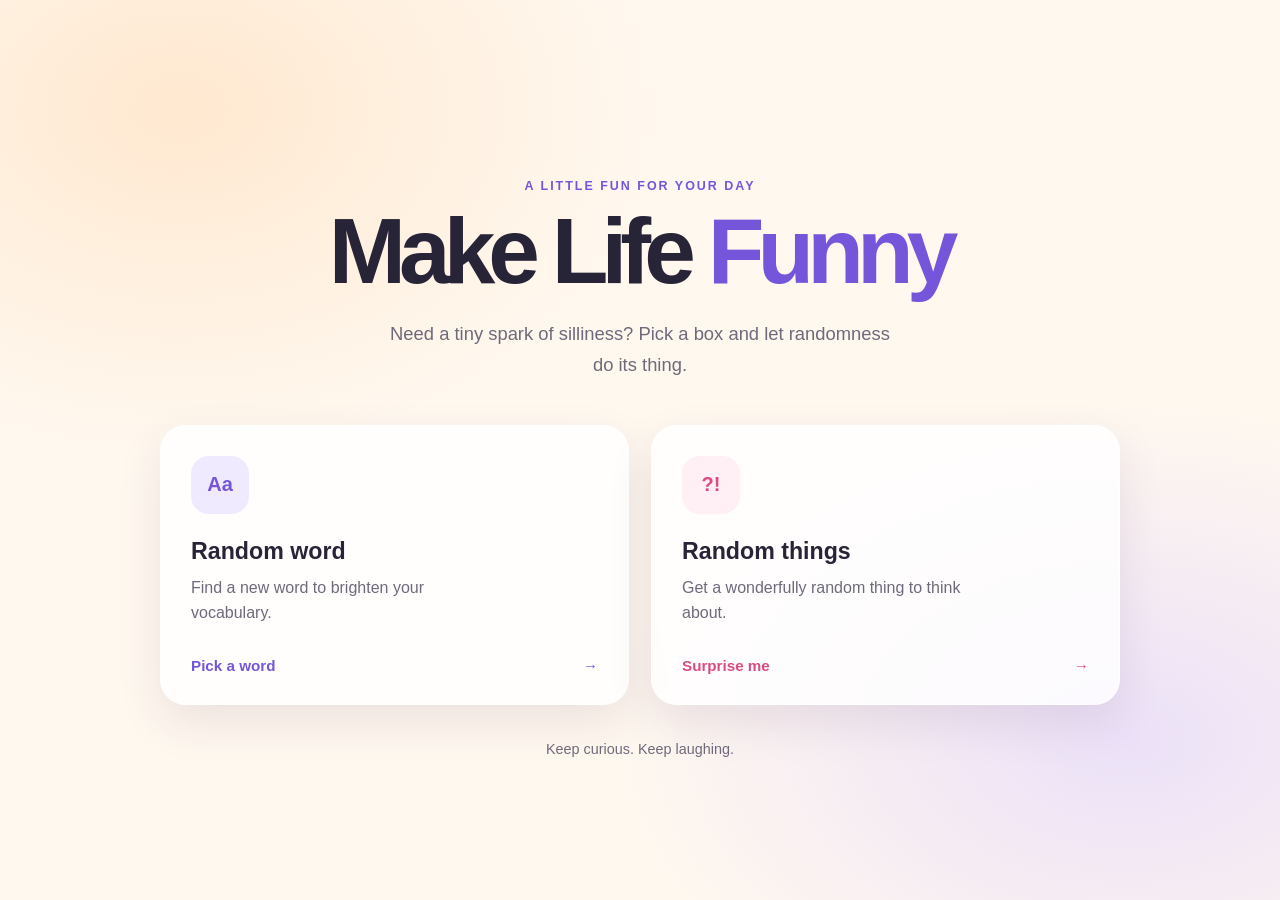
==== index.html @ e0e7c970 "my first commit" ====
<!DOCTYPE html>
<html lang="en">
<head>
  <meta charset="UTF-8">
  <meta name="viewport" content="width=device-width, initial-scale=1.0">
  <meta name="theme-color" content="#fff8ef">
  <title>Make Life Funny</title>
  <link rel="stylesheet" href="style.css">
  <script src="script.js" defer></script>
</head>
<body>
  <main class="home-page">
    <header class="hero">
      <p class="eyebrow">A little fun for your day</p>
      <h1>Make Life <span>Funny</span></h1>
      <p class="hero-copy">Need a tiny spark of silliness? Pick a box and let randomness do its thing.</p>
    </header>

    <section class="card-grid" aria-label="Choose a random generator">
      <a class="choice-card word-card" href="randomWord.html">
        <span class="card-icon" aria-hidden="true">Aa</span>
        <span class="card-label">Random word</span>
        <span class="card-description">Find a new word to brighten your vocabulary.</span>
        <span class="card-action">Pick a word <span aria-hidden="true">&rarr;</span></span>
      </a>

      <a class="choice-card thing-card" href="randomThink.html">
        <span class="card-icon" aria-hidden="true">?!</span>
        <span class="card-label">Random things</span>
        <span class="card-description">Get a wonderfully random thing to think about.</span>
        <span class="card-action">Surprise me <span aria-hidden="true">&rarr;</span></span>
      </a>
    </section>

    <footer class="site-footer">Keep curious. Keep laughing.</footer>
  </main>
</body>
</html>
---- style.css ----
:root {
  color-scheme: light;
  --ink: #282437;
  --muted: #6f6a7b;
  --paper: #fff8ef;
  --purple: #7555d9;
  --pink: #f276a8;
  --card-shadow: 0 18px 45px rgb(64 42 93 / 10%);
  font-family: "Trebuchet MS", Arial, sans-serif;
}

* {
  box-sizing: border-box;
}

body {
  min-width: 320px;
  min-height: 100vh;
  margin: 0;
  color: var(--ink);
  background:
    radial-gradient(ellipse at 14% 12%, rgb(255 213 170 / 45%), transparent 30rem),
    radial-gradient(ellipse at 88% 82%, rgb(219 205 255 / 55%), transparent 32rem),
    var(--paper);
}

a {
  color: inherit;
}

.home-page,
.generator-page {
  width: min(100% - 40px, 960px);
  margin: 0 auto;
}

.home-page {
  display: flex;
  min-height: 100vh;
  flex-direction: column;
  justify-content: center;
  padding: 64px 0 28px;
}

.hero {
  max-width: 680px;
  margin: 0 auto 44px;
  text-align: center;
}

.eyebrow {
  margin: 0 0 12px;
  color: var(--purple);
  font-size: 0.78rem;
  font-weight: 800;
  letter-spacing: 0.16em;
  text-transform: uppercase;
}

h1 {
  margin: 0;
  font-size: clamp(3rem, 9vw, 5.8rem);
  letter-spacing: -0.075em;
  line-height: 1;
}

h1 span {
  color: var(--purple);
}

.hero-copy {
  max-width: 520px;
  margin: 20px auto 0;
  color: var(--muted);
  font-size: clamp(1rem, 2.5vw, 1.15rem);
  line-height: 1.7;
}

.card-grid {
  display: grid;
  grid-template-columns: repeat(2, minmax(0, 1fr));
  gap: 22px;
}

.choice-card {
  display: flex;
  min-height: 280px;
  flex-direction: column;
  align-items: flex-start;
  padding: 30px;
  border: 1px solid rgb(255 255 255 / 90%);
  border-radius: 26px;
  background: rgb(255 255 255 / 82%);
  box-shadow: var(--card-shadow);
  text-decoration: none;
  transition: transform 180ms ease, box-shadow 180ms ease;
}

.choice-card:hover {
  transform: translateY(-6px);
  box-shadow: 0 24px 52px rgb(64 42 93 / 16%);
}

.choice-card:focus-visible,
.back-link:focus-visible,
.generate-button:focus-visible {
  outline: 3px solid var(--purple);
  outline-offset: 4px;
}

.card-icon {
  display: grid;
  width: 58px;
  height: 58px;
  place-items: center;
  margin-bottom: 24px;
  border-radius: 18px;
  background: #f0eaff;
  color: var(--purple);
  font-size: 1.25rem;
  font-weight: 900;
}

.thing-card .card-icon {
  background: #fff0f5;
  color: #d94b83;
}

.card-label {
  font-size: 1.45rem;
  font-weight: 800;
}

.card-description {
  max-width: 290px;
  margin-top: 10px;
  color: var(--muted);
  line-height: 1.6;
}

.card-action {
  display: flex;
  width: 100%;
  justify-content: space-between;
  margin-top: auto;
  padding-top: 24px;
  color: var(--purple);
  font-size: 0.95rem;
  font-weight: 800;
}

.thing-card .card-action {
  color: #d94b83;
}

.site-footer {
  margin-top: 36px;
  color: var(--muted);
  font-size: 0.9rem;
  text-align: center;
}

.generator-page {
  display: flex;
  min-height: 100vh;
  flex-direction: column;
  align-items: center;
  justify-content: center;
  padding: 50px 0;
}

.back-link {
  align-self: flex-start;
  margin-bottom: 36px;
  color: var(--purple);
  font-weight: 800;
  text-decoration: none;
}

.back-link:hover {
  text-decoration: underline;
}

.generator-card {
  width: min(100%, 620px);
  padding: clamp(28px, 7vw, 56px);
  border: 1px solid rgb(255 255 255 / 90%);
  border-radius: 28px;
  background: rgb(255 255 255 / 86%);
  box-shadow: var(--card-shadow);
  text-align: center;
}

.generator-card h1 {
  font-size: clamp(2.5rem, 8vw, 4rem);
}

.generator-copy {
  margin: 18px 0 30px;
  color: var(--muted);
  line-height: 1.6;
}

.result {
  display: grid;
  min-height: 130px;
  place-items: center;
  margin: 0 0 26px;
  padding: 20px;
  border-radius: 20px;
  background: #f5f0ff;
  color: var(--purple);
  font-size: clamp(1.8rem, 6vw, 3rem);
  font-weight: 900;
  overflow-wrap: anywhere;
}

[data-generator="thing"] .result {
  background: #fff0f5;
  color: #d94b83;
  font-size: clamp(1.2rem, 4vw, 1.7rem);
  line-height: 1.45;
}

.generate-button {
  min-height: 52px;
  padding: 0 25px;
  border: 0;
  border-radius: 999px;
  background: var(--purple);
  color: #fff;
  cursor: pointer;
  font: inherit;
  font-weight: 800;
  transition: transform 180ms ease, filter 180ms ease;
}

[data-generator="thing"] .generate-button {
  background: #d94b83;
}

.generate-button:hover {
  transform: translateY(-2px);
  filter: brightness(1.08);
}

@media (max-width: 620px) {
  .home-page {
    justify-content: flex-start;
    padding-top: 68px;
  }

  .hero {
    margin-bottom: 32px;
  }

  .card-grid {
    grid-template-columns: 1fr;
    gap: 16px;
  }

  .choice-card {
    min-height: 245px;
  }

  .generator-page {
    justify-content: flex-start;
    padding-top: 32px;
  }

  .back-link {
    margin-bottom: 24px;
  }
}

@media (prefers-reduced-motion: reduce) {
  *,
  *::before,
  *::after {
    scroll-behavior: auto !important;
    transition-duration: 0.01ms !important;
  }
}
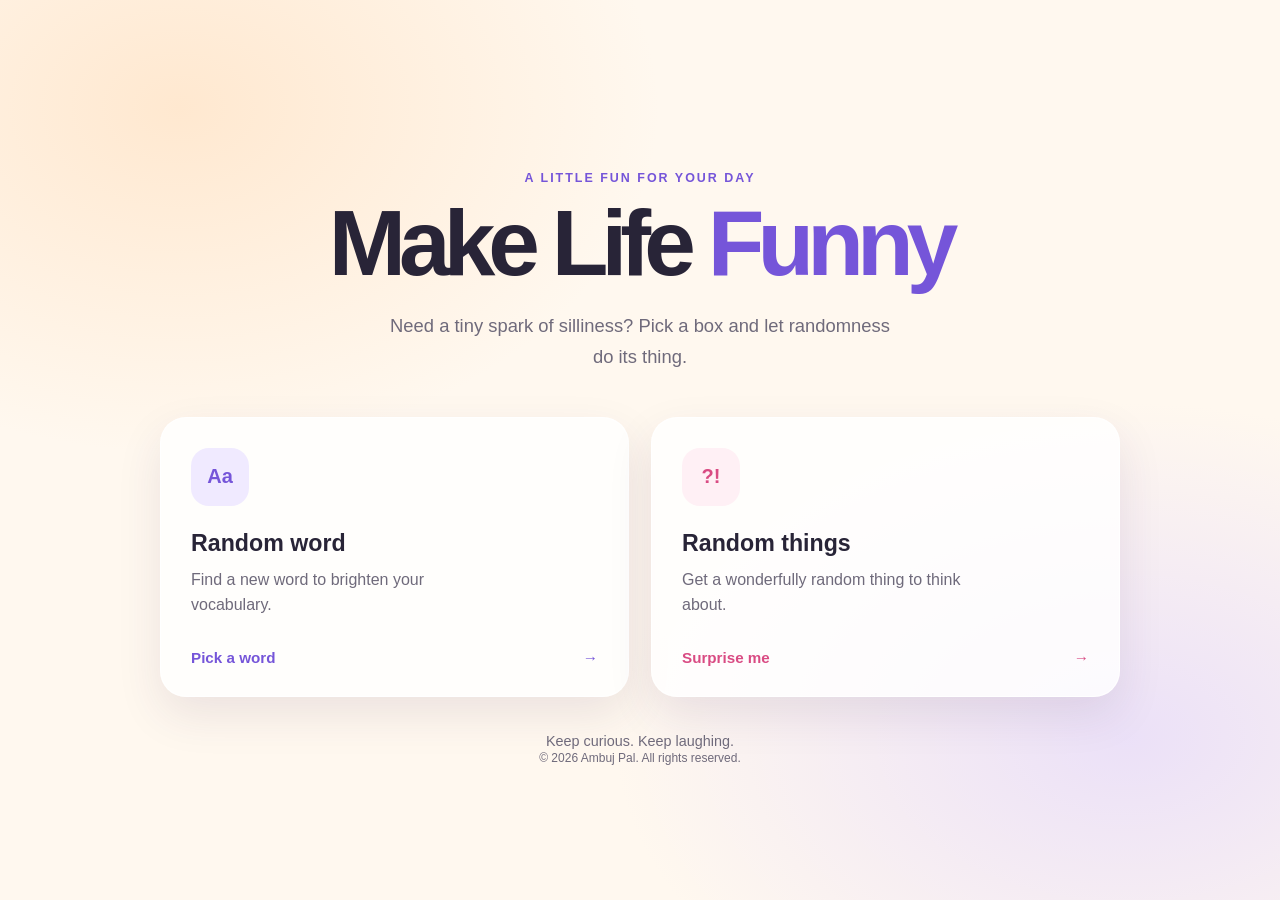
==== commit fa63edbd: "add footer in hme page" ====
--- a/index.html
+++ b/index.html
@@ -32,7 +32,11 @@
       </a>
     </section>
 
-    <footer class="site-footer">Keep curious. Keep laughing.</footer>
+    <footer class="site-footer">
+      Keep curious. Keep laughing.
+      <br>
+      <small>&copy; 2026 Ambuj Pal. All rights reserved.</small>
+    </footer>
   </main>
 </body>
 </html>
